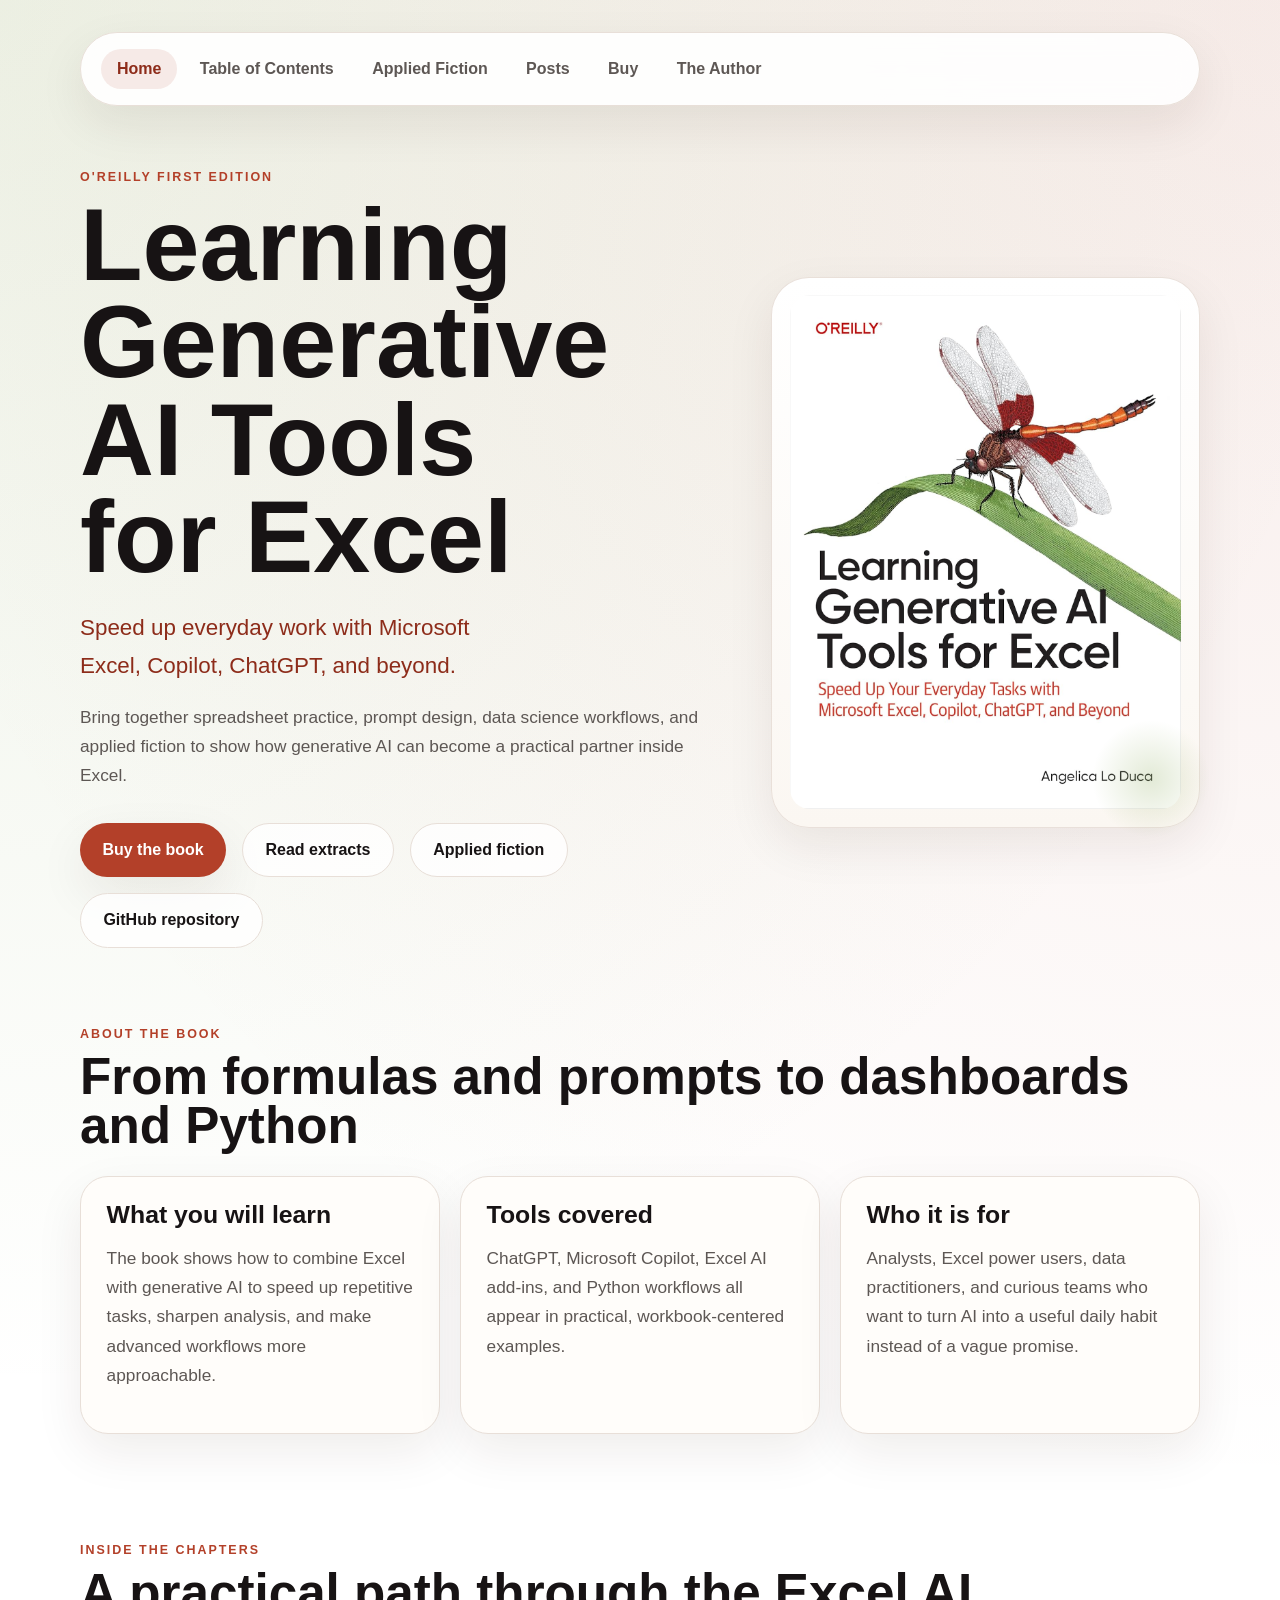
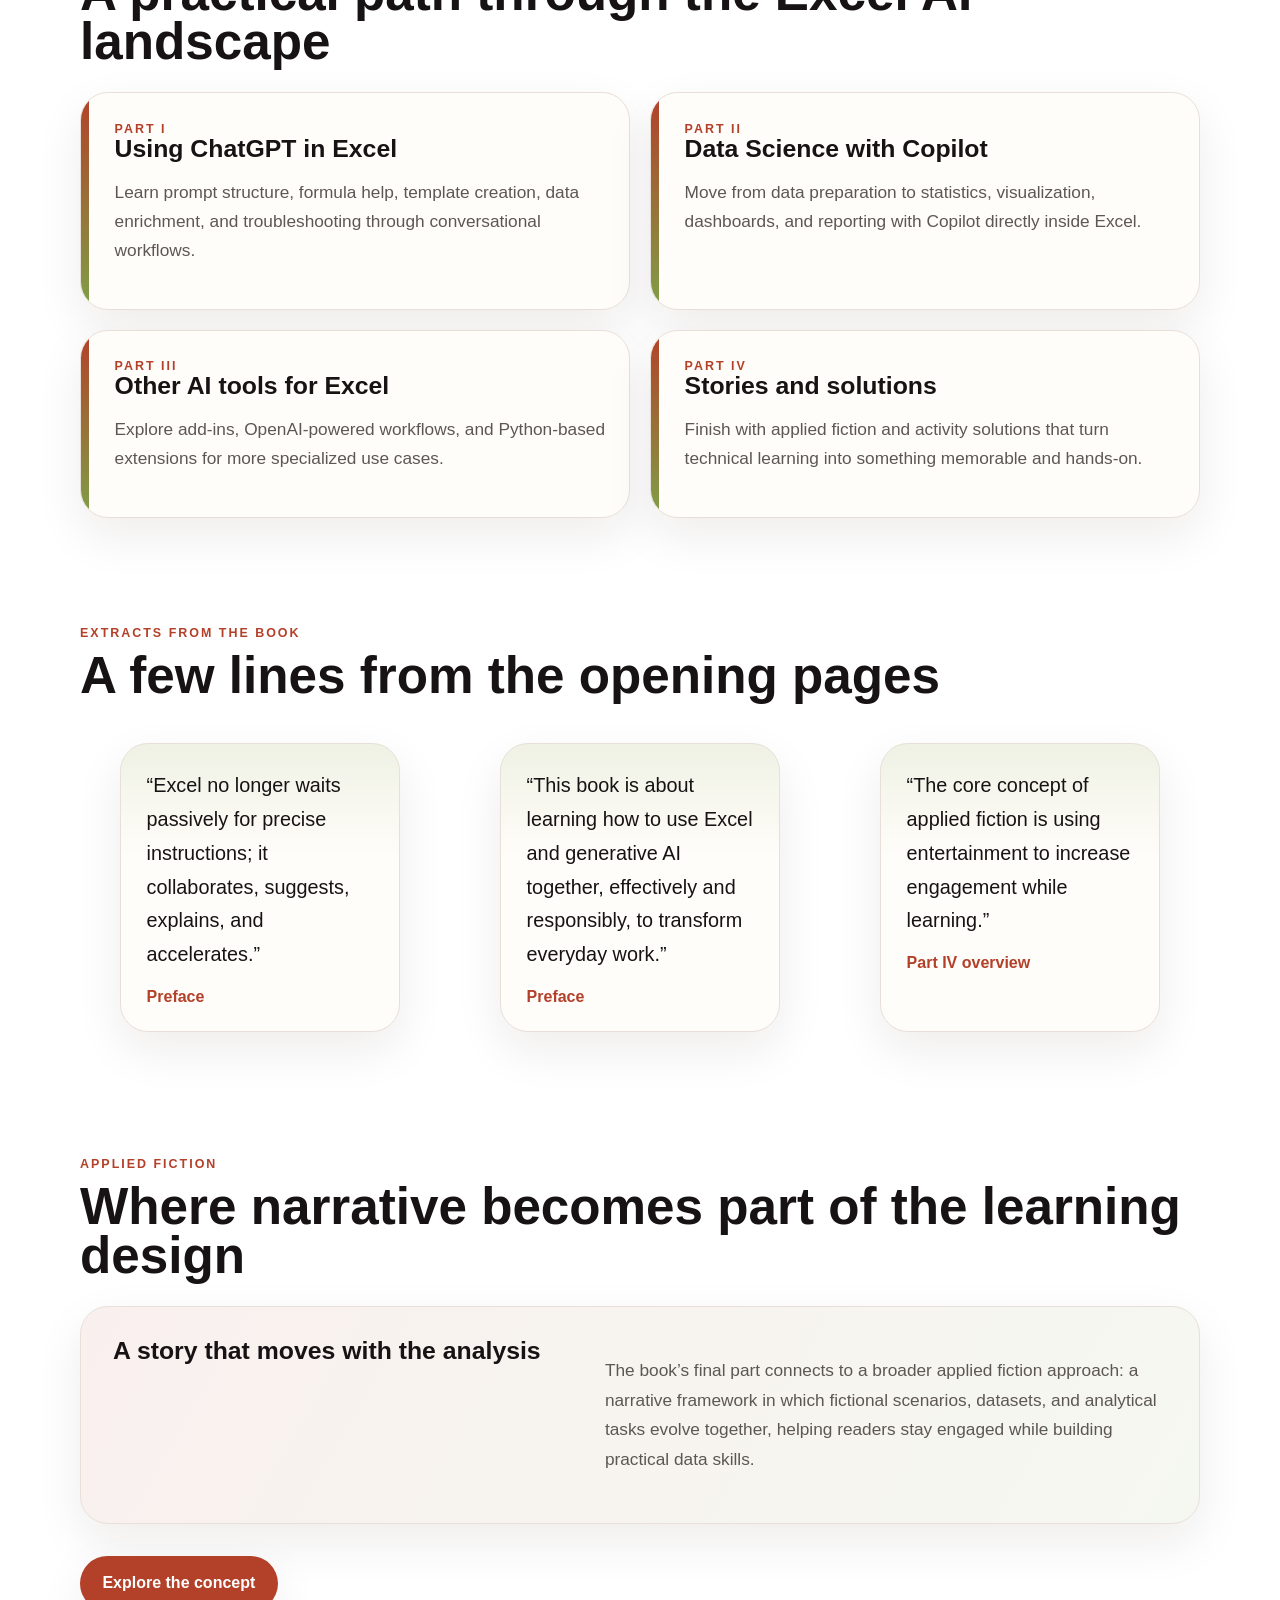
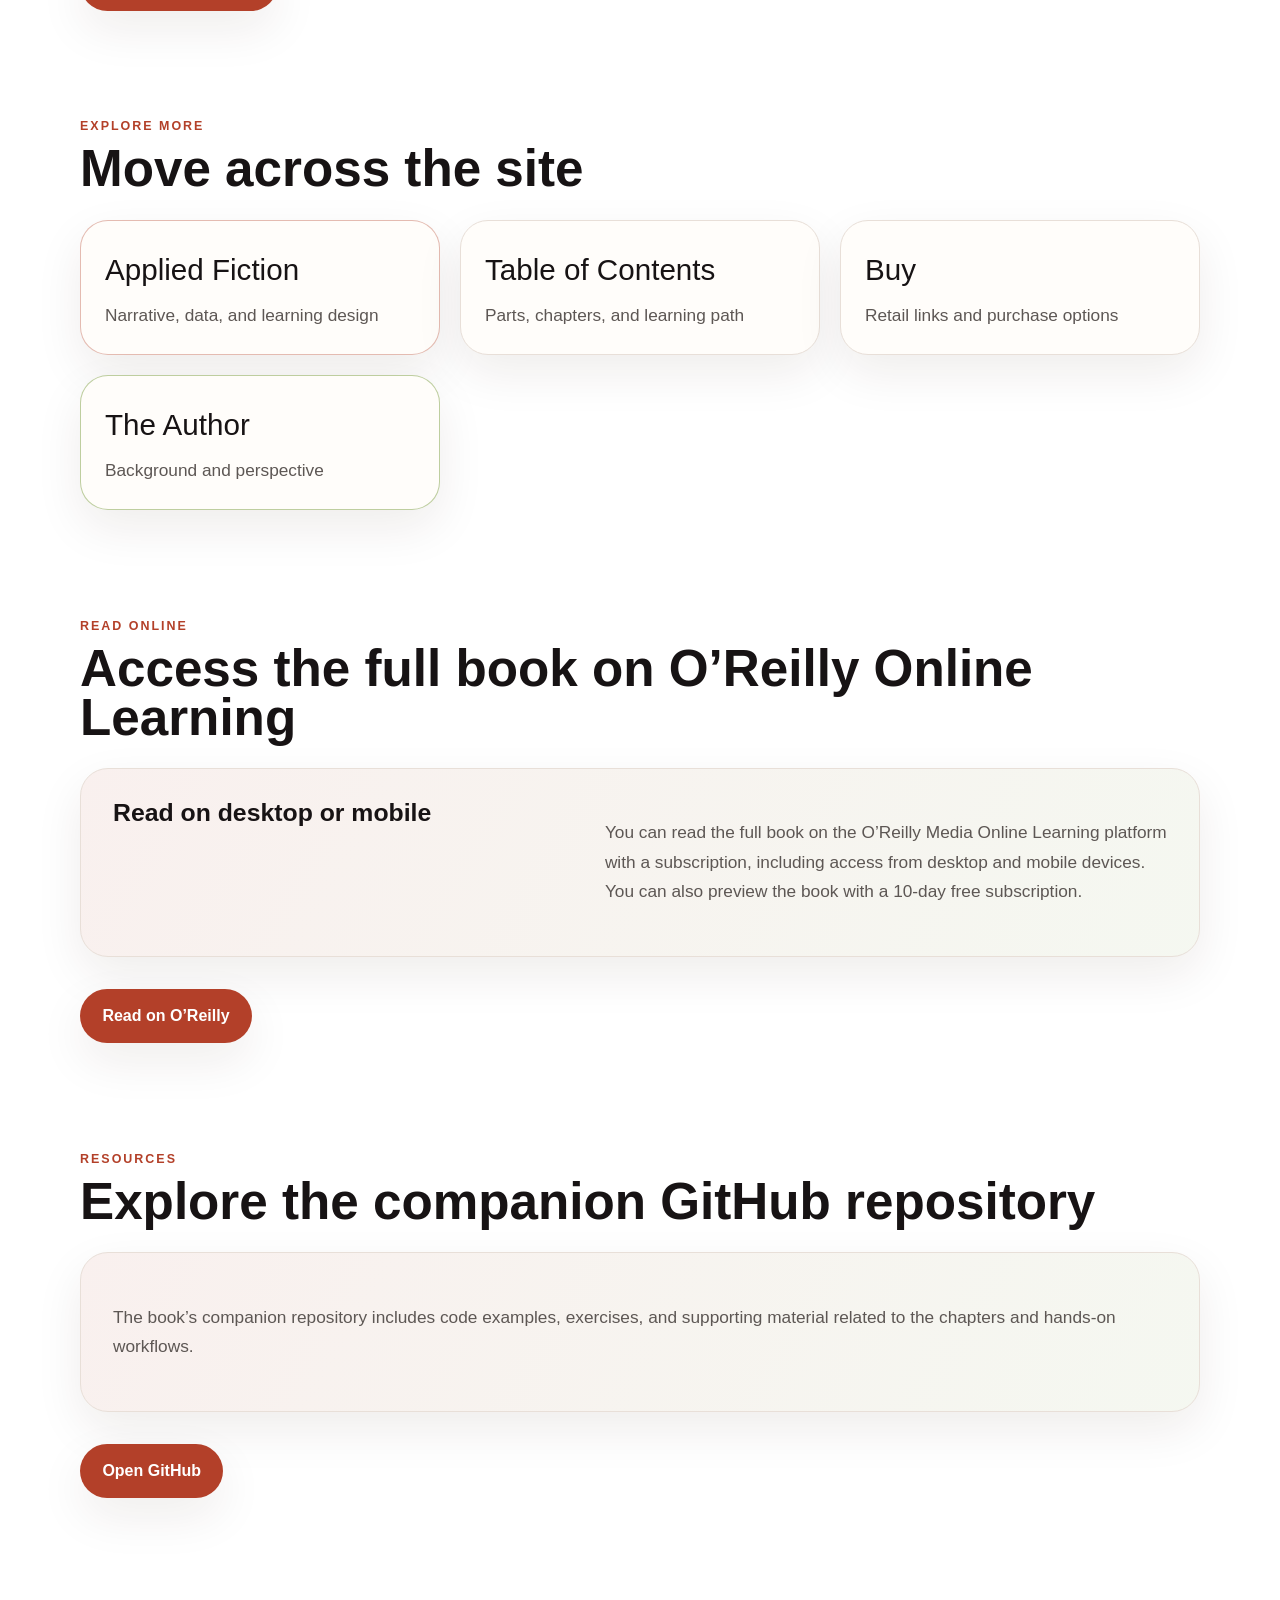
==== index.html @ b7e85c1a "added website" ====
<!DOCTYPE html>
<html lang="en">
  <head>
    <meta charset="UTF-8" />
    <meta name="viewport" content="width=device-width, initial-scale=1.0" />
    <title>Learning Generative AI Tools for Excel</title>
    <meta
      name="description"
      content="A promotional website for Learning Generative AI Tools for Excel by Angelica Lo Duca."
    />
    <link rel="stylesheet" href="styles.css" />
  </head>
  <body>
    <div class="page-shell">
      <nav class="site-nav" aria-label="Main navigation">
        <div class="nav-links">
          <a class="nav-link nav-link-current" href="index.html">Home</a>
          <a class="nav-link" href="contents.html">Table of Contents</a>
          <a class="nav-link" href="applied-fiction.html">Applied Fiction</a>
          <a class="nav-link" href="posts.html">Posts</a>
          <a class="nav-link" href="buy.html">Buy</a>
          <a class="nav-link" href="author.html">The Author</a>
        </div>
      </nav>
      <header class="hero">
        <div class="hero-copy">
          <p class="eyebrow">O'Reilly First Edition</p>
          <h1>Learning Generative AI Tools for Excel</h1>
          <p class="subtitle">
            Speed up everyday work with Microsoft Excel, Copilot, ChatGPT, and beyond.
          </p>
          <p class="lede">
            Bring together spreadsheet practice, prompt design, data
            science workflows, and applied fiction to show how generative AI can become
            a practical partner inside Excel.
          </p>
          <div class="hero-actions">
            <a class="button button-primary" href="buy.html">Buy the book</a>
            <a class="button button-secondary" href="#extracts">Read extracts</a>
            <a class="button button-secondary" href="applied-fiction.html">Applied fiction</a>
            <a
              class="button button-secondary"
              href="https://github.com/alod83/Learning-Generative-AI-Tools-for-Excel"
              target="_blank"
              rel="noreferrer"
            >
              GitHub repository
            </a>
          </div>
        </div>
        <div class="hero-art">
          <div class="cover-frame">
            <img
              src="images/cover.jpg"
              alt="Cover of Learning Generative AI Tools for Excel by Angelica Lo Duca"
            />
          </div>
        </div>
      </header>

      <main>
        <section class="section intro" id="about">
          <div class="section-heading">
            <p class="section-kicker">About the book</p>
            <h2>From formulas and prompts to dashboards and Python</h2>
          </div>
          <div class="info-grid">
            <article class="card">
              <h3>What you will learn</h3>
              <p>
                The book shows how to combine Excel with generative AI to speed up
                repetitive tasks, sharpen analysis, and make advanced workflows more
                approachable.
              </p>
            </article>
            <article class="card">
              <h3>Tools covered</h3>
              <p>
                ChatGPT, Microsoft Copilot, Excel AI add-ins, and Python workflows all
                appear in practical, workbook-centered examples.
              </p>
            </article>
            <article class="card">
              <h3>Who it is for</h3>
              <p>
                Analysts, Excel power users, data practitioners, and curious teams who
                want to turn AI into a useful daily habit instead of a vague promise.
              </p>
            </article>
          </div>
        </section>

        <section class="section highlights">
          <div class="section-heading">
            <p class="section-kicker">Inside the chapters</p>
            <h2>A practical path through the Excel AI landscape</h2>
          </div>
          <div class="timeline">
            <article class="timeline-card">
              <span class="timeline-label">Part I</span>
              <h3>Using ChatGPT in Excel</h3>
              <p>
                Learn prompt structure, formula help, template creation, data
                enrichment, and troubleshooting through conversational workflows.
              </p>
            </article>
            <article class="timeline-card">
              <span class="timeline-label">Part II</span>
              <h3>Data Science with Copilot</h3>
              <p>
                Move from data preparation to statistics, visualization, dashboards,
                and reporting with Copilot directly inside Excel.
              </p>
            </article>
            <article class="timeline-card">
              <span class="timeline-label">Part III</span>
              <h3>Other AI tools for Excel</h3>
              <p>
                Explore add-ins, OpenAI-powered workflows, and Python-based extensions
                for more specialized use cases.
              </p>
            </article>
            <article class="timeline-card">
              <span class="timeline-label">Part IV</span>
              <h3>Stories and solutions</h3>
              <p>
                Finish with applied fiction and activity solutions that turn technical
                learning into something memorable and hands-on.
              </p>
            </article>
          </div>
        </section>

        <section class="section extracts" id="extracts">
          <div class="section-heading">
            <p class="section-kicker">Extracts from the book</p>
            <h2>A few lines from the opening pages</h2>
          </div>
          <div class="extract-grid">
            <blockquote class="extract-card">
              <p>
                “Excel no longer waits passively for precise instructions; it
                collaborates, suggests, explains, and accelerates.”
              </p>
              <cite>Preface</cite>
            </blockquote>
            <blockquote class="extract-card">
              <p>
                “This book is about learning how to use Excel and generative AI
                together, effectively and responsibly, to transform everyday work.”
              </p>
              <cite>Preface</cite>
            </blockquote>
            <blockquote class="extract-card">
              <p>
                “The core concept of applied fiction is using entertainment to
                increase engagement while learning.”
              </p>
              <cite>Part IV overview</cite>
            </blockquote>
          </div>
        </section>

        <section class="section applied-fiction-preview">
          <div class="section-heading">
            <p class="section-kicker">Applied fiction</p>
            <h2>Where narrative becomes part of the learning design</h2>
          </div>
          <div class="author-panel">
            <div>
              <h3>A story that moves with the analysis</h3>
            </div>
            <p>
              The book’s final part connects to a broader applied fiction approach:
              a narrative framework in which fictional scenarios, datasets, and
              analytical tasks evolve together, helping readers stay engaged while
              building practical data skills.
            </p>
          </div>
          <div class="hero-actions">
            <a class="button button-primary" href="applied-fiction.html">Explore the concept</a>
          </div>
        </section>

        <section class="section quick-links">
          <div class="section-heading">
            <p class="section-kicker">Explore more</p>
            <h2>Move across the site</h2>
          </div>
          <div class="buy-grid">
            <a class="buy-card" href="applied-fiction.html">
              <span class="store-name">Applied Fiction</span>
              <span class="store-copy">Narrative, data, and learning design</span>
            </a>
            <a class="buy-card" href="contents.html">
              <span class="store-name">Table of Contents</span>
              <span class="store-copy">Parts, chapters, and learning path</span>
            </a>
            <a class="buy-card" href="buy.html">
              <span class="store-name">Buy</span>
              <span class="store-copy">Retail links and purchase options</span>
            </a>
            <a class="buy-card" href="author.html">
              <span class="store-name">The Author</span>
              <span class="store-copy">Background and perspective</span>
            </a>
          </div>
        </section>

        <section class="section oreilly-access">
          <div class="section-heading">
            <p class="section-kicker">Read online</p>
            <h2>Access the full book on O’Reilly Online Learning</h2>
          </div>
          <div class="author-panel">
            <div>
              <h3>Read on desktop or mobile</h3>
            </div>
            <p>
              You can read the full book on the O’Reilly Media Online Learning
              platform with a subscription, including access from desktop and mobile
              devices. You can also preview the book with a 10-day free subscription.
            </p>
          </div>
          <div class="hero-actions">
            <a
              class="button button-primary"
              href="https://learning.oreilly.com/library/view/learning-generative-ai/9781098190163/"
              target="_blank"
              rel="noreferrer"
            >
              Read on O’Reilly
            </a>
          </div>
        </section>

        <section class="section resources">
          <div class="section-heading">
            <p class="section-kicker">Resources</p>
            <h2>Explore the companion GitHub repository</h2>
          </div>
          <div class="author-panel">
            <p>
              The book’s companion repository includes code examples, exercises, and
              supporting material related to the chapters and hands-on workflows.
            </p>
          </div>
          <div class="hero-actions">
            <a
              class="button button-primary"
              href="https://github.com/alod83/Learning-Generative-AI-Tools-for-Excel"
              target="_blank"
              rel="noreferrer"
            >
              Open GitHub
            </a>
          </div>
        </section>
      </main>
    </div>
  </body>
</html>
---- styles.css ----
:root {
  --bg: #ffffff;
  --surface: #fffdfa;
  --ink: #171314;
  --muted: #5d5754;
  --line: #e8dfd8;
  --rust: #b34029;
  --rust-deep: #8d2c1a;
  --leaf: #7ea047;
  --leaf-deep: #506d28;
  --shadow: 0 18px 48px rgba(46, 26, 18, 0.08);
  --radius: 28px;
}

* {
  box-sizing: border-box;
}

html {
  scroll-behavior: smooth;
}

body {
  margin: 0;
  background:
    radial-gradient(circle at top left, rgba(126, 160, 71, 0.14), transparent 28%),
    radial-gradient(circle at top right, rgba(179, 64, 41, 0.1), transparent 30%),
    var(--bg);
  color: var(--ink);
  font-family: "Avenir Next", "Trebuchet MS", "Segoe UI", sans-serif;
}

img {
  display: block;
  max-width: 100%;
}

a {
  color: inherit;
  text-decoration: none;
}

.page-shell {
  width: min(1120px, calc(100% - 2rem));
  margin: 0 auto;
  padding: 2rem 0 4rem;
}

.site-nav {
  display: flex;
  align-items: center;
  justify-content: space-between;
  gap: 1.5rem;
  margin-bottom: 2rem;
  padding: 1rem 1.25rem;
  border: 1px solid var(--line);
  border-radius: 999px;
  background: rgba(255, 255, 255, 0.9);
  box-shadow: var(--shadow);
  position: sticky;
  top: 1rem;
  z-index: 10;
  backdrop-filter: blur(14px);
}

.brand-mark {
  font-family: "Avenir Next Condensed", "Arial Narrow", sans-serif;
  font-size: 1.1rem;
  font-weight: 700;
  color: var(--ink);
}

.nav-links {
  display: flex;
  align-items: center;
  gap: 0.4rem;
  flex-wrap: wrap;
  justify-content: flex-end;
}

.nav-link {
  padding: 0.7rem 1rem;
  border-radius: 999px;
  color: var(--muted);
  font-weight: 700;
  transition: background 180ms ease, color 180ms ease;
}

.nav-link:hover,
.nav-link-current {
  background: rgba(179, 64, 41, 0.1);
  color: var(--rust-deep);
}

.hero {
  display: grid;
  grid-template-columns: 1.2fr 0.8fr;
  gap: 3rem;
  align-items: center;
  min-height: 92vh;
}

.eyebrow,
.section-kicker,
.timeline-label {
  text-transform: uppercase;
  letter-spacing: 0.16em;
  font-size: 0.78rem;
  color: var(--rust);
  font-weight: 700;
}

h1,
h2,
h3 {
  font-family: "Avenir Next Condensed", "Arial Narrow", "Avenir Next", sans-serif;
  line-height: 0.95;
  margin: 0;
}

h1 {
  font-size: clamp(3.5rem, 8vw, 6.7rem);
  max-width: 9ch;
  margin-top: 0.75rem;
}

h2 {
  font-size: clamp(2.2rem, 4vw, 3.3rem);
  max-width: 12ch;
}

.section-heading h2 {
  max-width: none;
}

h3 {
  font-size: 1.55rem;
}

.subtitle,
.lede,
.card p,
.timeline-card p,
.author-panel p,
.buy-card,
.extract-card p {
  font-size: 1.08rem;
  line-height: 1.7;
  color: var(--muted);
}

.subtitle {
  font-size: 1.4rem;
  max-width: 28rem;
  margin: 1.5rem 0 1rem;
  color: var(--rust-deep);
}

.lede {
  max-width: 40rem;
}

.hero-actions {
  display: flex;
  flex-wrap: wrap;
  gap: 1rem;
  margin-top: 2rem;
}

.button {
  display: inline-flex;
  align-items: center;
  justify-content: center;
  min-height: 3.4rem;
  padding: 0 1.4rem;
  border-radius: 999px;
  font-weight: 700;
  transition: transform 180ms ease, box-shadow 180ms ease, background 180ms ease;
}

.button:hover,
.buy-card:hover {
  transform: translateY(-2px);
}

.button-primary {
  background: var(--rust);
  color: #fff;
  box-shadow: var(--shadow);
}

.button-secondary {
  border: 1px solid var(--line);
  background: rgba(255, 255, 255, 0.82);
}

.hero-art {
  position: relative;
}

.cover-frame {
  position: relative;
  padding: 1.1rem;
  border: 1px solid rgba(232, 223, 216, 0.95);
  border-radius: calc(var(--radius) + 10px);
  background: linear-gradient(180deg, #fff, #fbf7f2);
  box-shadow: var(--shadow);
}

.cover-frame::after {
  content: "";
  position: absolute;
  inset: auto -1rem -1rem auto;
  width: 8rem;
  height: 8rem;
  border-radius: 50%;
  background: radial-gradient(circle, rgba(126, 160, 71, 0.22), transparent 65%);
  pointer-events: none;
}

.cover-frame img {
  width: 100%;
  border-radius: calc(var(--radius) - 8px);
}

.hero-secondary {
  min-height: auto;
  padding-bottom: 0.5rem;
}

.concept-frame {
  display: grid;
  place-items: center;
  min-height: 28rem;
}

.concept-panel {
  display: flex;
  flex-direction: column;
  align-items: center;
  gap: 0.95rem;
}

.concept-chip {
  min-width: 13rem;
  padding: 1rem 1.4rem;
  border: 1px solid var(--line);
  border-radius: 999px;
  background: #fff;
  color: var(--ink);
  text-align: center;
  font-family: "Avenir Next Condensed", "Arial Narrow", sans-serif;
  font-size: 1.5rem;
  box-shadow: var(--shadow);
}

.concept-plus {
  color: var(--rust);
  font-size: 2rem;
  font-weight: 700;
}

.section {
  padding: 3rem 0;
}

.section-heading {
  margin-bottom: 1.6rem;
}

.info-grid,
.extract-grid,
.buy-grid {
  display: grid;
  grid-template-columns: repeat(3, minmax(0, 1fr));
  gap: 1.25rem;
}

.buy-grid-two {
  grid-template-columns: repeat(3, minmax(0, 1fr));
}

.card,
.extract-card,
.buy-card,
.author-panel,
.timeline-card,
.toc-card {
  border: 1px solid var(--line);
  border-radius: var(--radius);
  background: var(--surface);
  box-shadow: var(--shadow);
}

.card,
.extract-card,
.timeline-card,
.toc-card {
  padding: 1.6rem;
}

.toc-card {
  display: grid;
  gap: 0.8rem;
  background:
    linear-gradient(180deg, rgba(126, 160, 71, 0.08), rgba(179, 64, 41, 0.04)),
    var(--surface);
}

.toc-card p {
  margin: 0;
  font-size: 1.08rem;
  line-height: 1.6;
  color: var(--ink);
}

.card h3,
.timeline-card h3 {
  margin-bottom: 0.75rem;
}

.timeline {
  display: grid;
  grid-template-columns: repeat(2, minmax(0, 1fr));
  gap: 1.25rem;
}

.timeline-card {
  position: relative;
  overflow: hidden;
}

.timeline-card::before {
  content: "";
  position: absolute;
  inset: 0 auto 0 0;
  width: 8px;
  background: linear-gradient(180deg, var(--rust), var(--leaf));
}

.timeline-card > * {
  position: relative;
  left: 0.5rem;
}

.extract-card {
  background:
    linear-gradient(180deg, rgba(126, 160, 71, 0.12), transparent 40%),
    var(--surface);
}

.extract-card p {
  color: var(--ink);
  font-size: 1.24rem;
  margin: 0 0 1rem;
}

.extract-card cite {
  font-style: normal;
  color: var(--rust);
  font-weight: 700;
}

.author-panel {
  display: grid;
  grid-template-columns: 0.9fr 1.1fr;
  gap: 2rem;
  padding: 2rem;
  background:
    linear-gradient(120deg, rgba(179, 64, 41, 0.08), rgba(126, 160, 71, 0.08)),
    #fff;
}

.intro .author-panel,
.highlights .author-panel,
.extracts .author-panel,
.buy .author-panel,
.resources .author-panel,
.toc-section .author-panel {
  grid-template-columns: 1fr;
}

.author-photo-frame {
  padding: 0.8rem;
  align-self: start;
}

.author-photo {
  width: 100%;
  max-width: 360px;
  aspect-ratio: 4 / 5;
  object-fit: cover;
  object-position: 60% center;
  border-radius: calc(var(--radius) - 8px);
}

.author-title {
  font-size: clamp(2.7rem, 5vw, 4.2rem);
  max-width: none;
}

.author-links {
  margin-top: 1.25rem;
}

.buy-card {
  display: flex;
  flex-direction: column;
  gap: 0.35rem;
  padding: 1.5rem;
  transition: transform 180ms ease, box-shadow 180ms ease;
}

.store-name {
  font-family: "Avenir Next Condensed", "Arial Narrow", sans-serif;
  font-size: 1.85rem;
  color: var(--ink);
}

.store-copy {
  color: var(--muted);
}

.buy-card:first-child {
  border-color: rgba(179, 64, 41, 0.35);
}

.buy-card:last-child {
  border-color: rgba(126, 160, 71, 0.5);
}

@media (max-width: 920px) {
  .site-nav,
  .hero,
  .author-panel,
  .timeline,
  .info-grid,
  .extract-grid,
  .buy-grid {
    grid-template-columns: 1fr;
  }

  .site-nav {
    display: grid;
    justify-content: stretch;
    border-radius: 28px;
  }

  .nav-links {
    justify-content: flex-start;
  }

  .hero,
  .author-panel,
  .timeline,
  .info-grid,
  .extract-grid,
  .buy-grid,
  .buy-grid-two {
    grid-template-columns: 1fr;
  }

  .hero {
    min-height: auto;
    padding-top: 1rem;
  }

  h1 {
    max-width: 11ch;
  }
}

@media (max-width: 640px) {
  .page-shell {
    width: min(100% - 1.25rem, 1120px);
    padding-top: 1rem;
  }

  h1 {
    font-size: clamp(3rem, 16vw, 4.6rem);
  }

  h2 {
    max-width: none;
  }

  .button {
    width: 100%;
  }
}
.section.author {
  padding-top: 1.25rem;
}
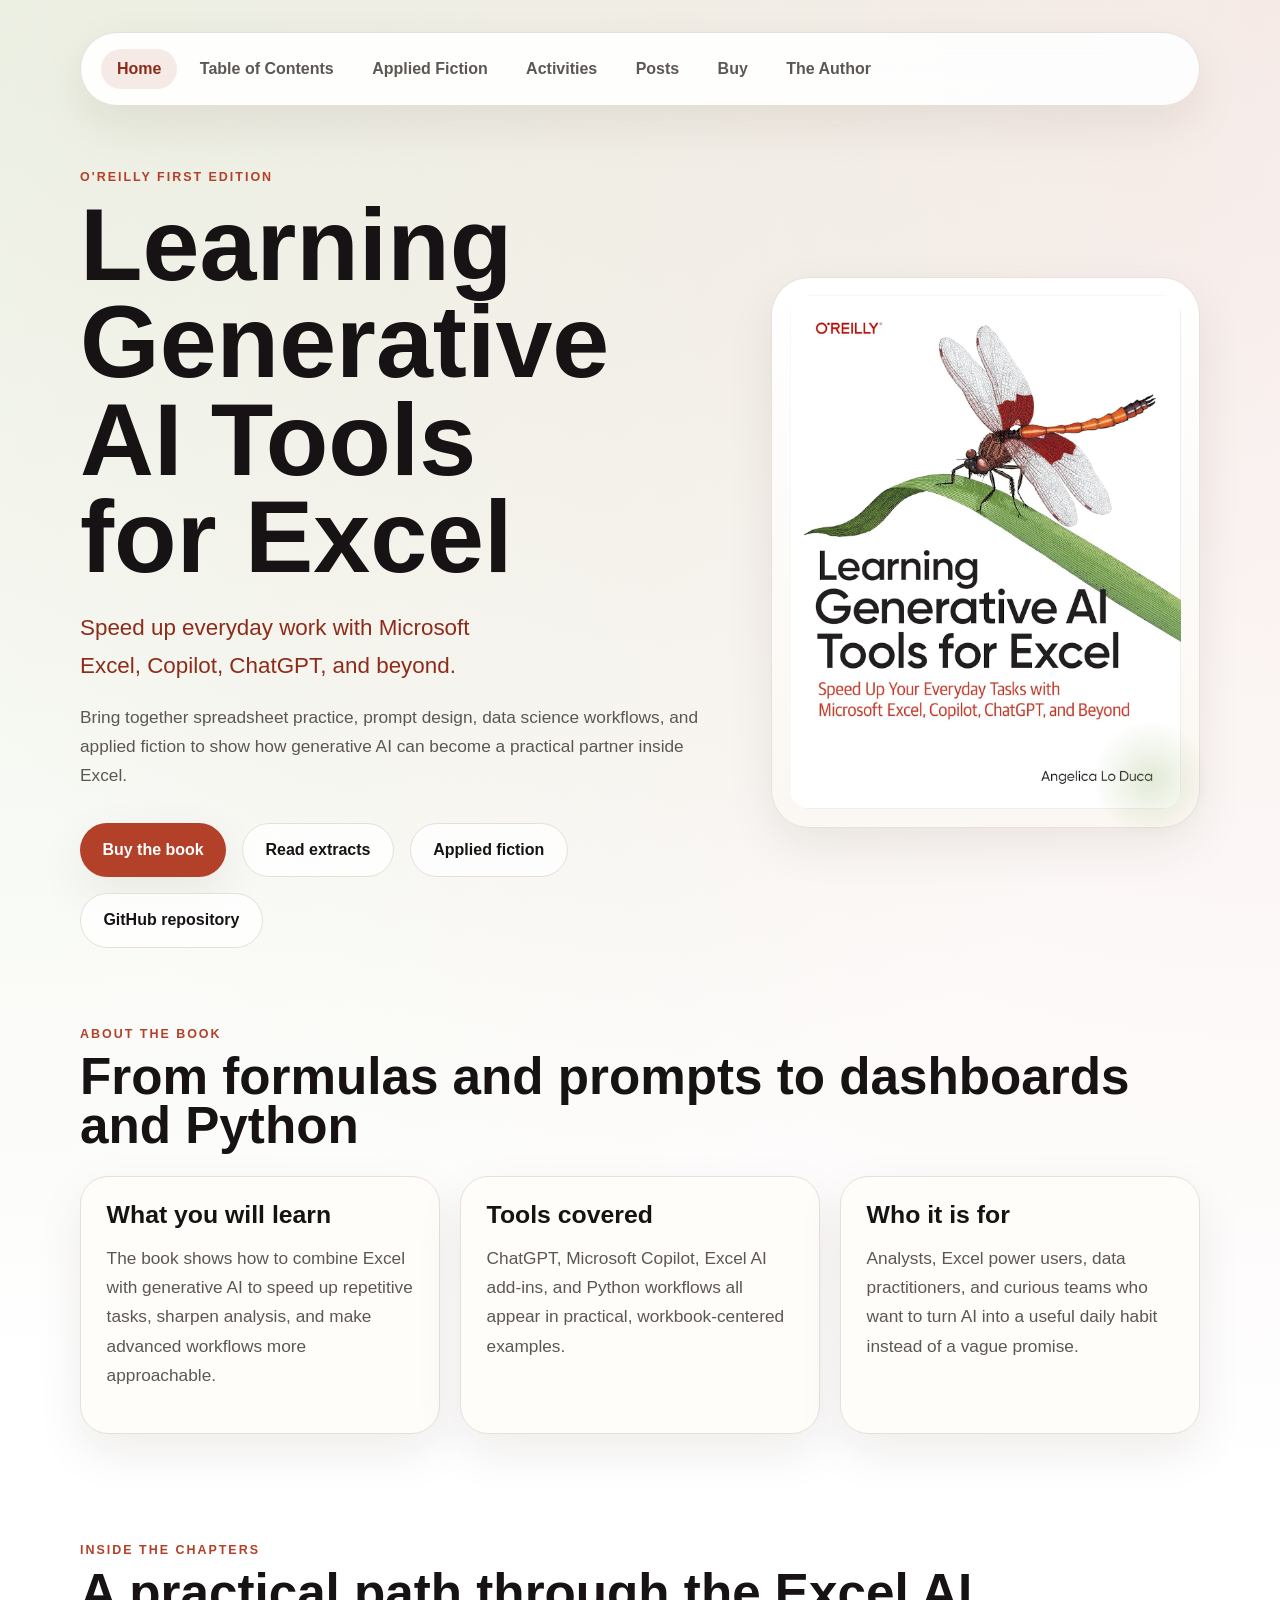
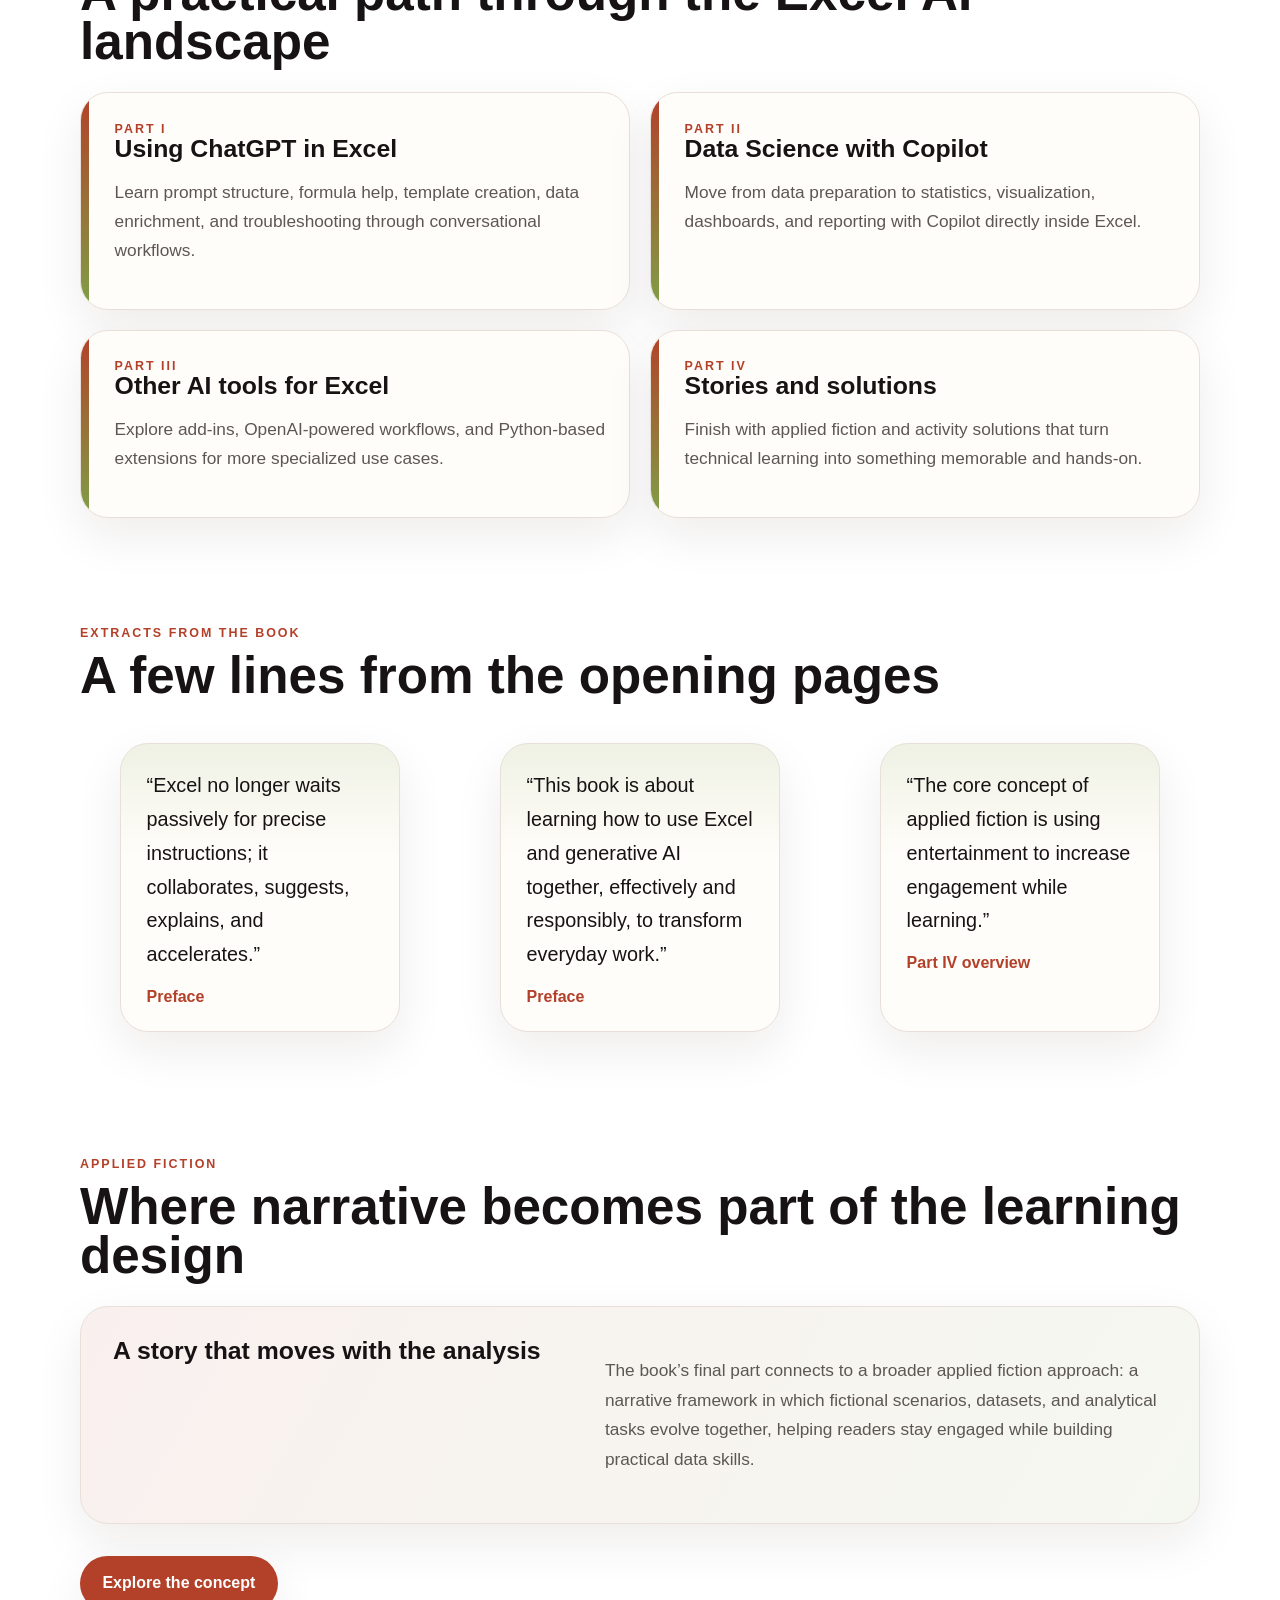
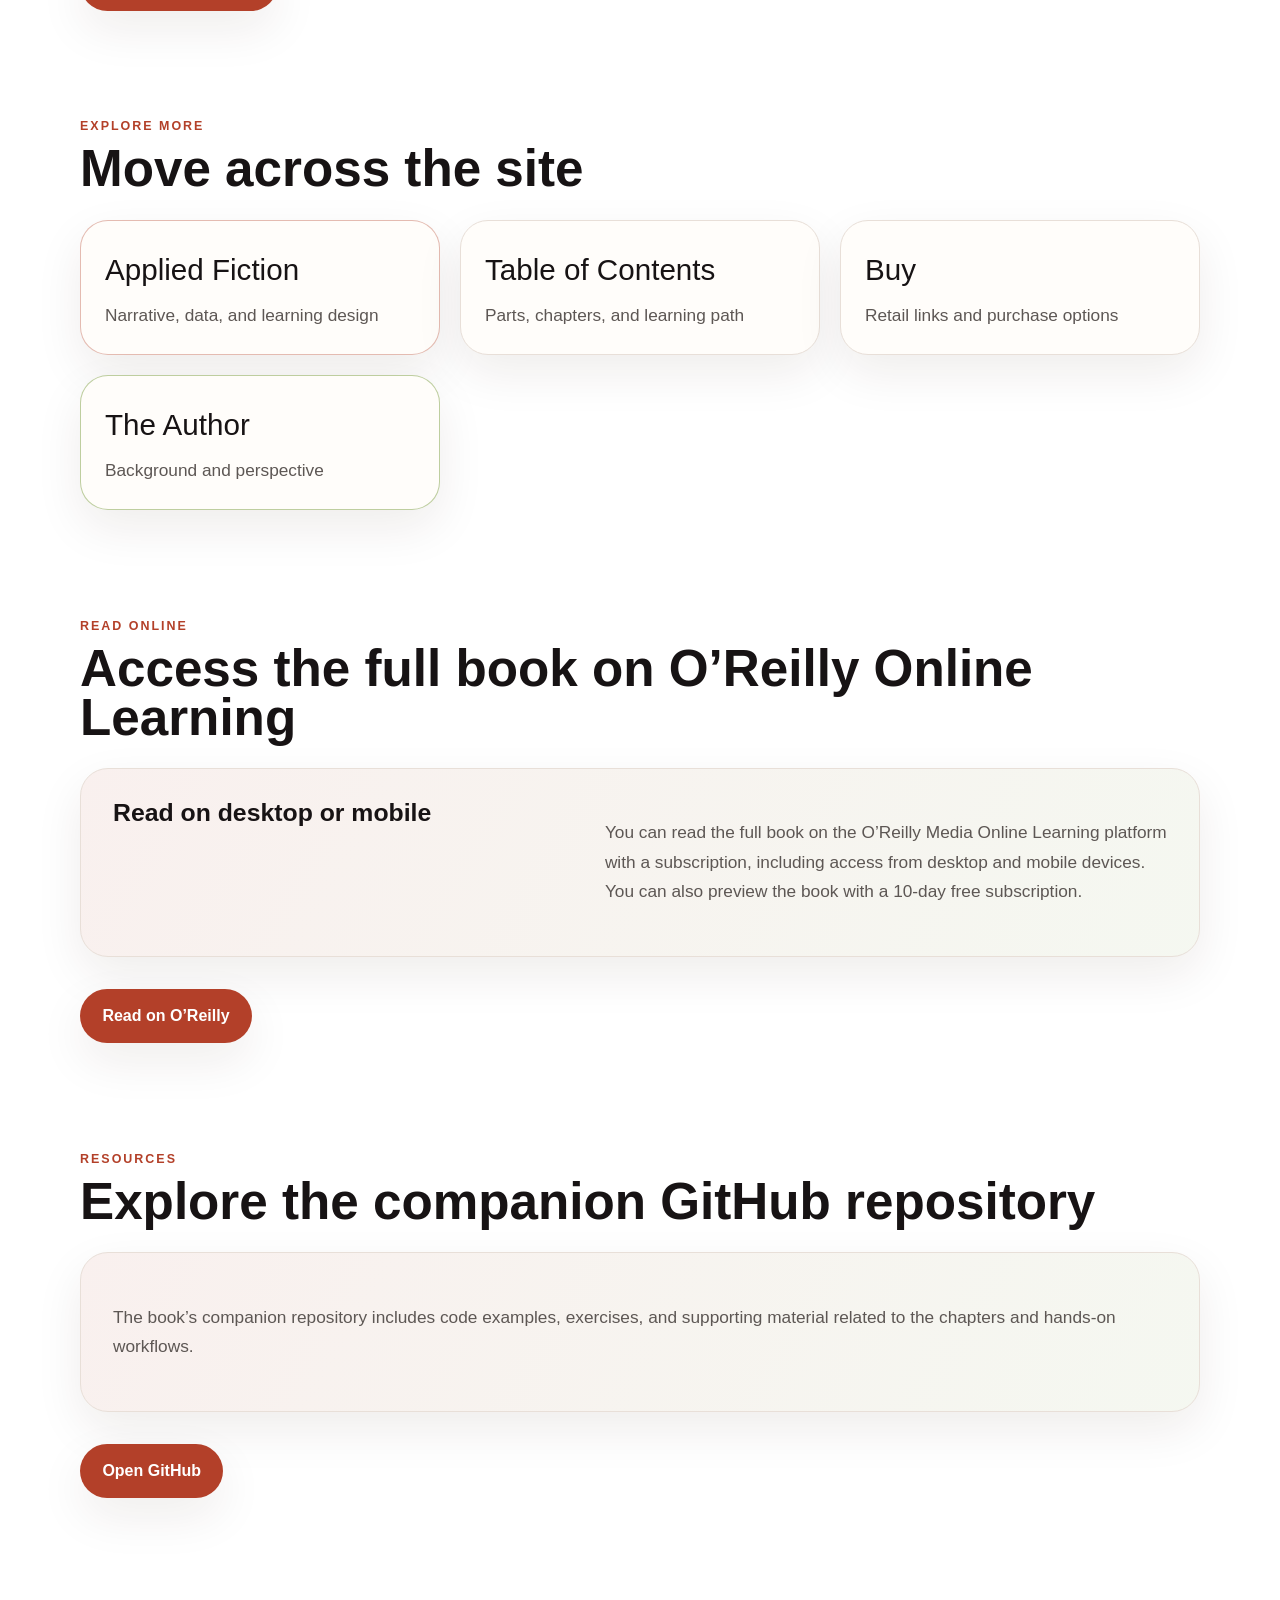
==== commit 12451666: "updated web site" ====
--- a/index.html
+++ b/index.html
@@ -17,6 +17,7 @@
           <a class="nav-link nav-link-current" href="index.html">Home</a>
           <a class="nav-link" href="contents.html">Table of Contents</a>
           <a class="nav-link" href="applied-fiction.html">Applied Fiction</a>
+          <a class="nav-link" href="activities.html">Activities</a>
           <a class="nav-link" href="posts.html">Posts</a>
           <a class="nav-link" href="buy.html">Buy</a>
           <a class="nav-link" href="author.html">The Author</a>
--- a/styles.css
+++ b/styles.css
@@ -376,7 +376,8 @@
 .extracts .author-panel,
 .buy .author-panel,
 .resources .author-panel,
-.toc-section .author-panel {
+.toc-section .author-panel,
+.activities .author-panel {
   grid-template-columns: 1fr;
 }
 
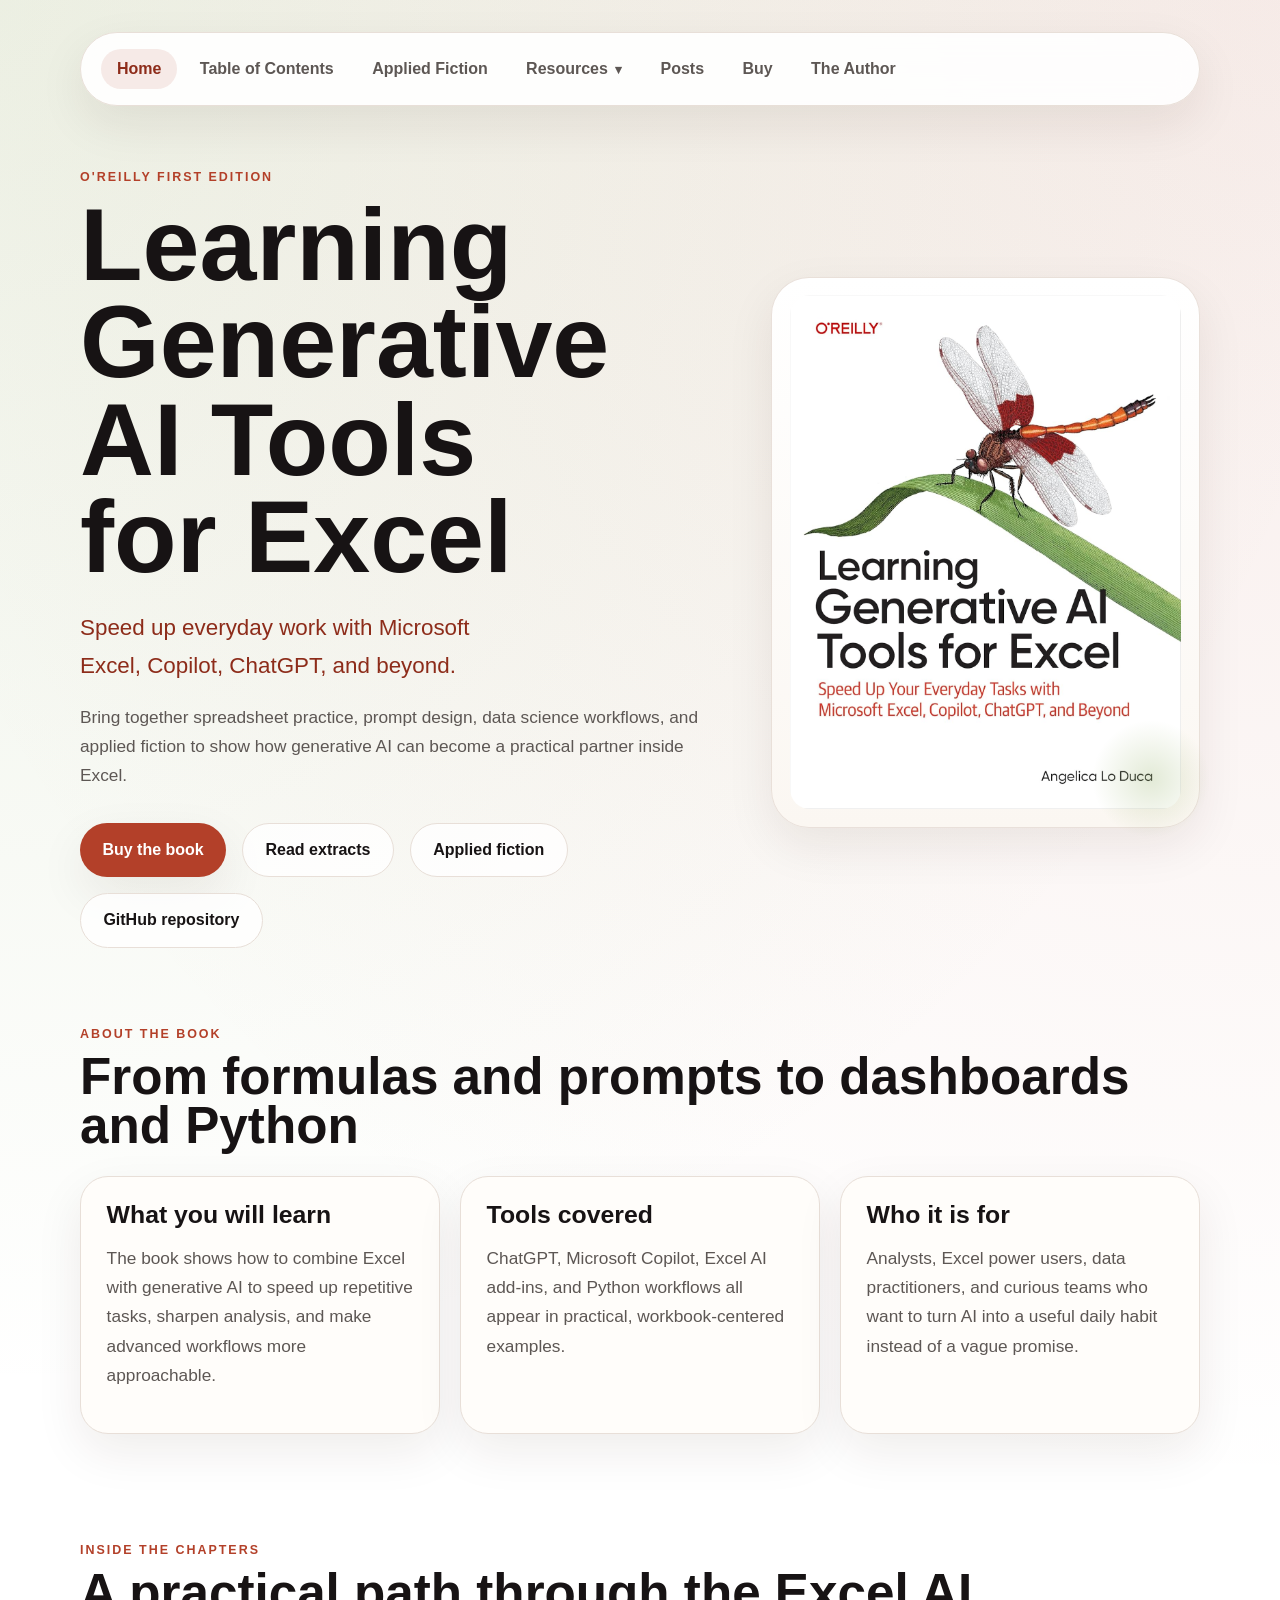
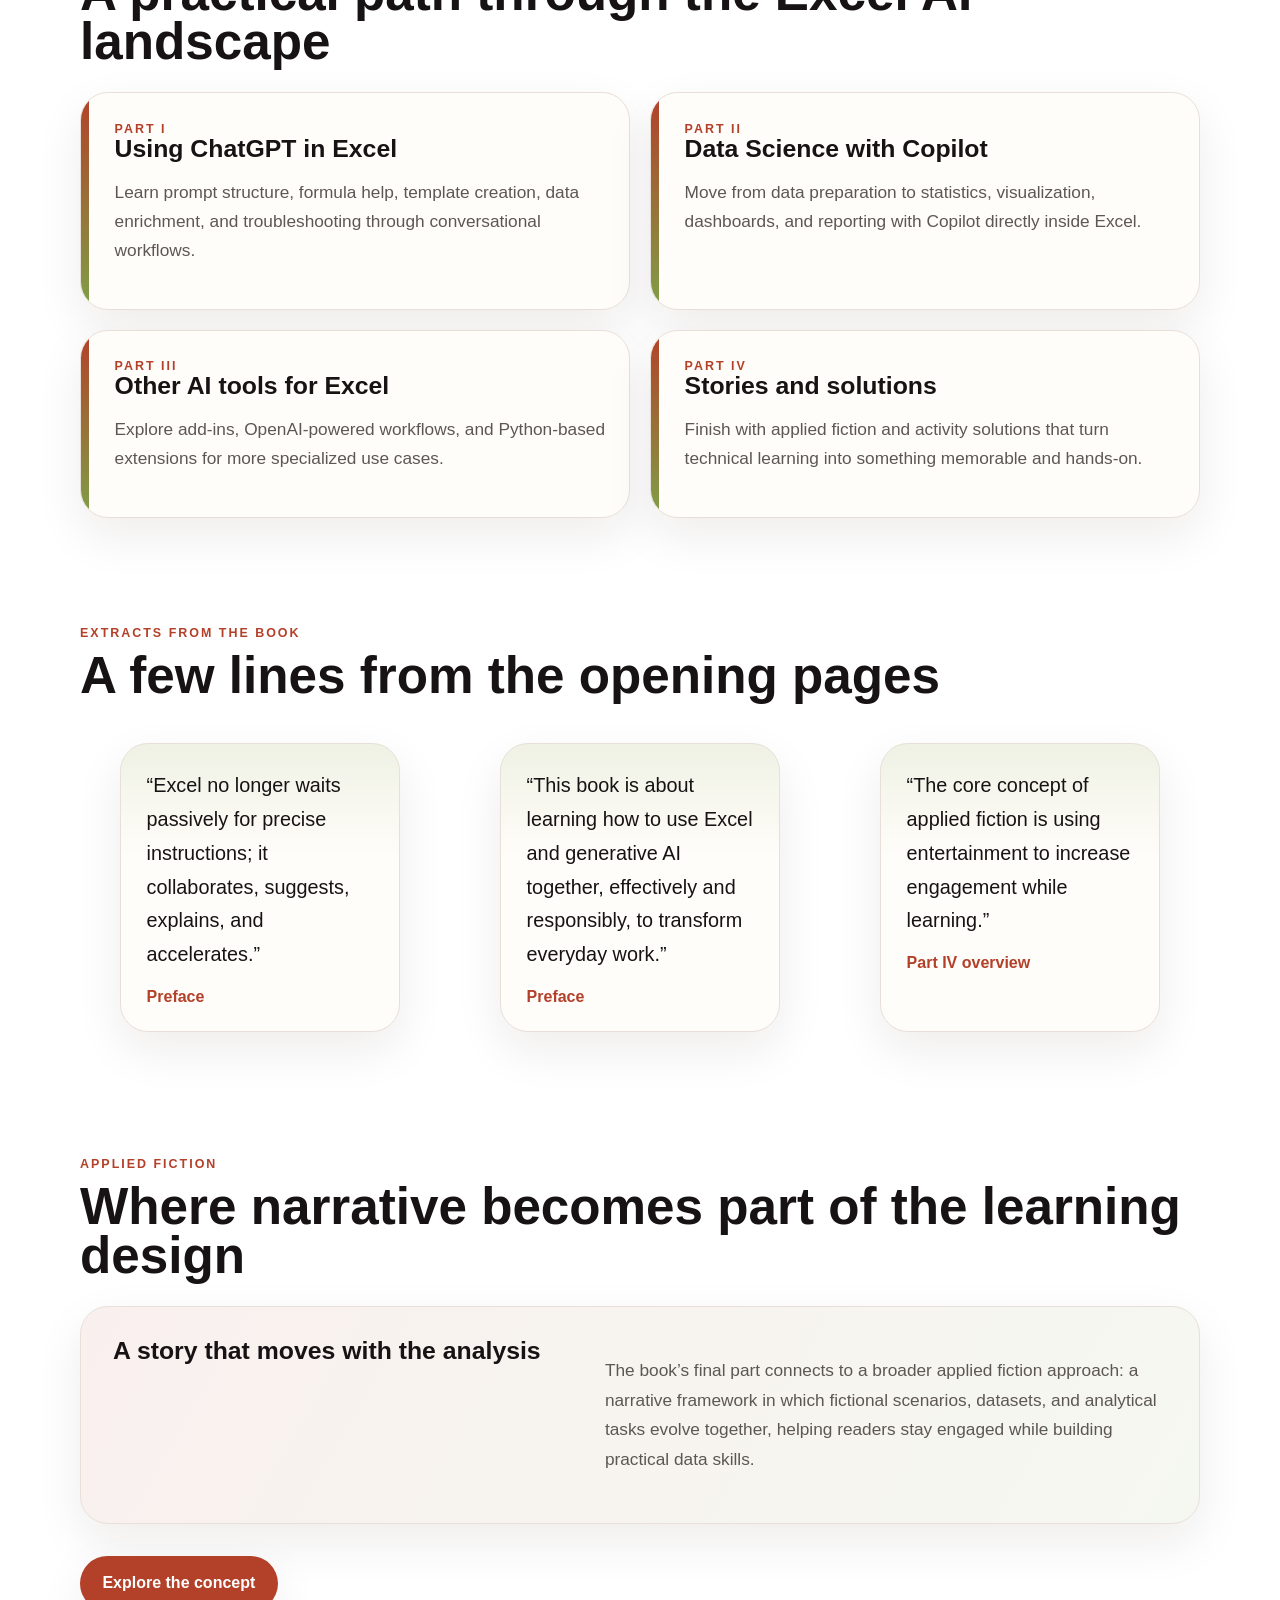
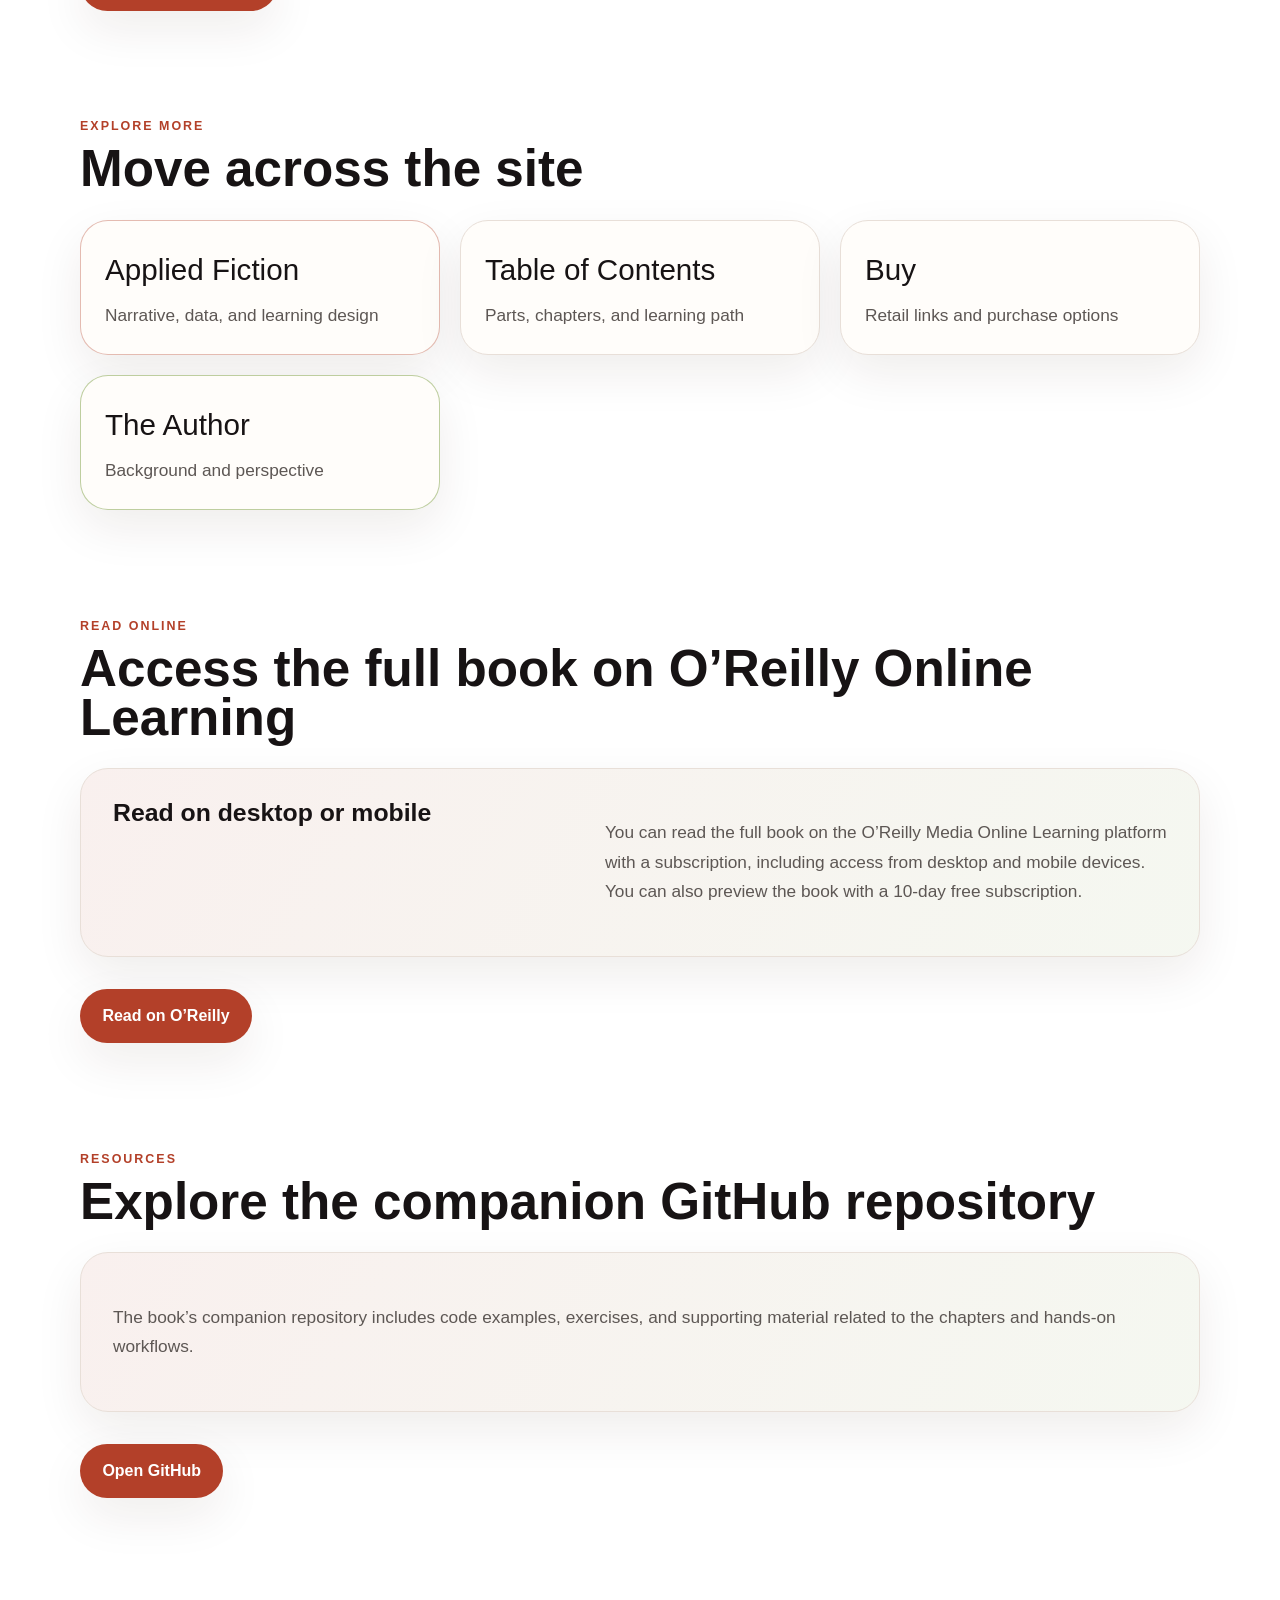
==== commit 519a54a2: "added quiz" ====
--- a/index.html
+++ b/index.html
@@ -17,7 +17,13 @@
           <a class="nav-link nav-link-current" href="index.html">Home</a>
           <a class="nav-link" href="contents.html">Table of Contents</a>
           <a class="nav-link" href="applied-fiction.html">Applied Fiction</a>
-          <a class="nav-link" href="activities.html">Activities</a>
+          <details class="nav-dropdown">
+            <summary class="nav-link">Resources</summary>
+            <div class="nav-dropdown-menu">
+              <a class="nav-dropdown-link" href="activities.html">Activities</a>
+              <a class="nav-dropdown-link" href="quiz.html">Quizzes</a>
+            </div>
+          </details>
           <a class="nav-link" href="posts.html">Posts</a>
           <a class="nav-link" href="buy.html">Buy</a>
           <a class="nav-link" href="author.html">The Author</a>
--- a/styles.css
+++ b/styles.css
@@ -79,6 +79,8 @@
 }
 
 .nav-link {
+  display: inline-flex;
+  align-items: center;
   padding: 0.7rem 1rem;
   border-radius: 999px;
   color: var(--muted);
@@ -88,6 +90,55 @@
 
 .nav-link:hover,
 .nav-link-current {
+  background: rgba(179, 64, 41, 0.1);
+  color: var(--rust-deep);
+}
+
+.nav-dropdown {
+  position: relative;
+}
+
+.nav-dropdown summary {
+  list-style: none;
+  cursor: pointer;
+}
+
+.nav-dropdown summary::-webkit-details-marker {
+  display: none;
+}
+
+.nav-dropdown summary::after {
+  content: "▾";
+  margin-left: 0.45rem;
+  font-size: 0.8em;
+}
+
+.nav-dropdown-menu {
+  position: absolute;
+  top: calc(100% + 0.55rem);
+  left: 0;
+  min-width: 220px;
+  padding: 0.5rem;
+  border: 1px solid var(--line);
+  border-radius: 20px;
+  background: rgba(255, 255, 255, 0.98);
+  box-shadow: var(--shadow);
+  display: grid;
+  gap: 0.25rem;
+  z-index: 25;
+}
+
+.nav-dropdown-link {
+  display: block;
+  padding: 0.8rem 0.95rem;
+  border-radius: 14px;
+  color: var(--muted);
+  font-weight: 700;
+  transition: background 180ms ease, color 180ms ease;
+}
+
+.nav-dropdown-link:hover,
+.nav-dropdown-link-current {
   background: rgba(179, 64, 41, 0.1);
   color: var(--rust-deep);
 }
@@ -314,6 +365,25 @@
   color: var(--ink);
 }
 
+.video-heading {
+  margin-top: 2rem;
+}
+
+.video-frame {
+  overflow: hidden;
+  border: 1px solid var(--line);
+  border-radius: var(--radius);
+  background: var(--surface);
+  box-shadow: var(--shadow);
+}
+
+.video-frame iframe {
+  display: block;
+  width: 100%;
+  aspect-ratio: 16 / 9;
+  border: 0;
+}
+
 .card h3,
 .timeline-card h3 {
   margin-bottom: 0.75rem;
@@ -451,6 +521,12 @@
     justify-content: flex-start;
   }
 
+  .nav-dropdown-menu {
+    position: static;
+    min-width: 0;
+    margin-top: 0.4rem;
+  }
+
   .hero,
   .author-panel,
   .timeline,
